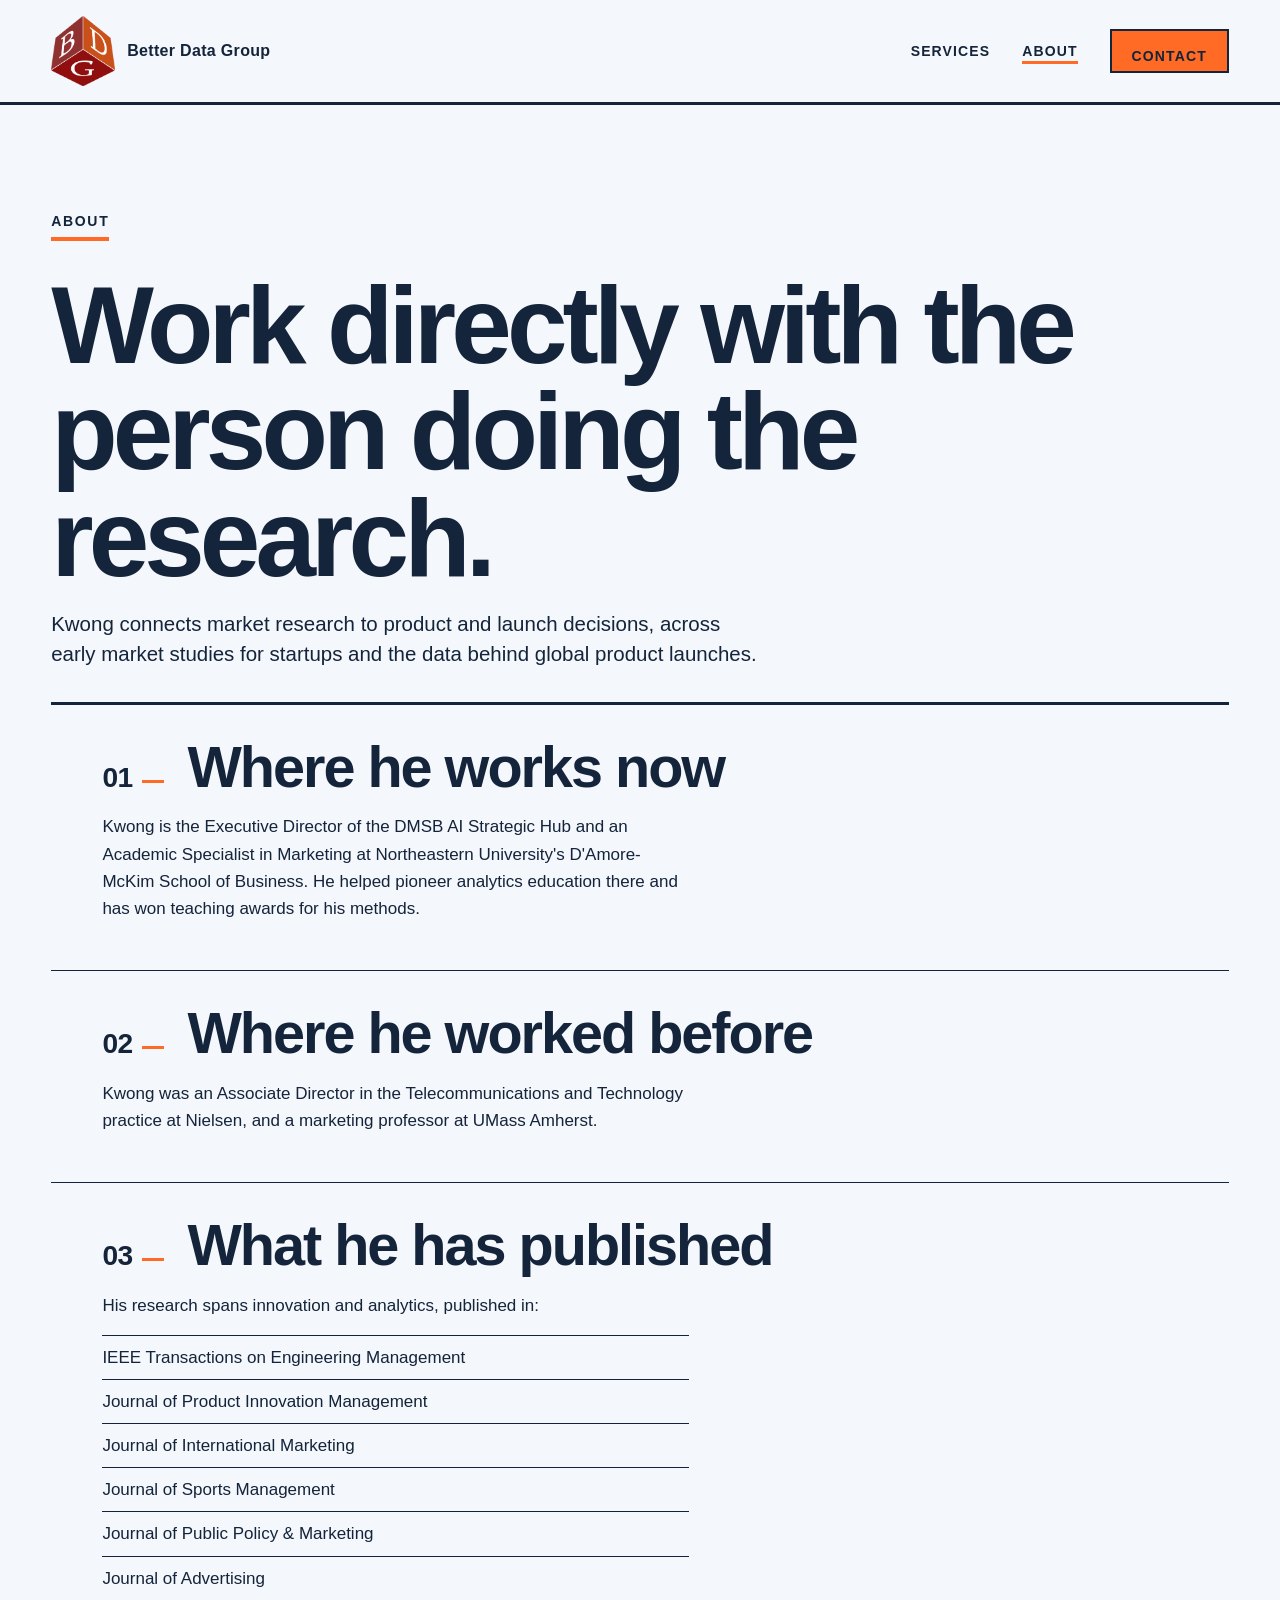
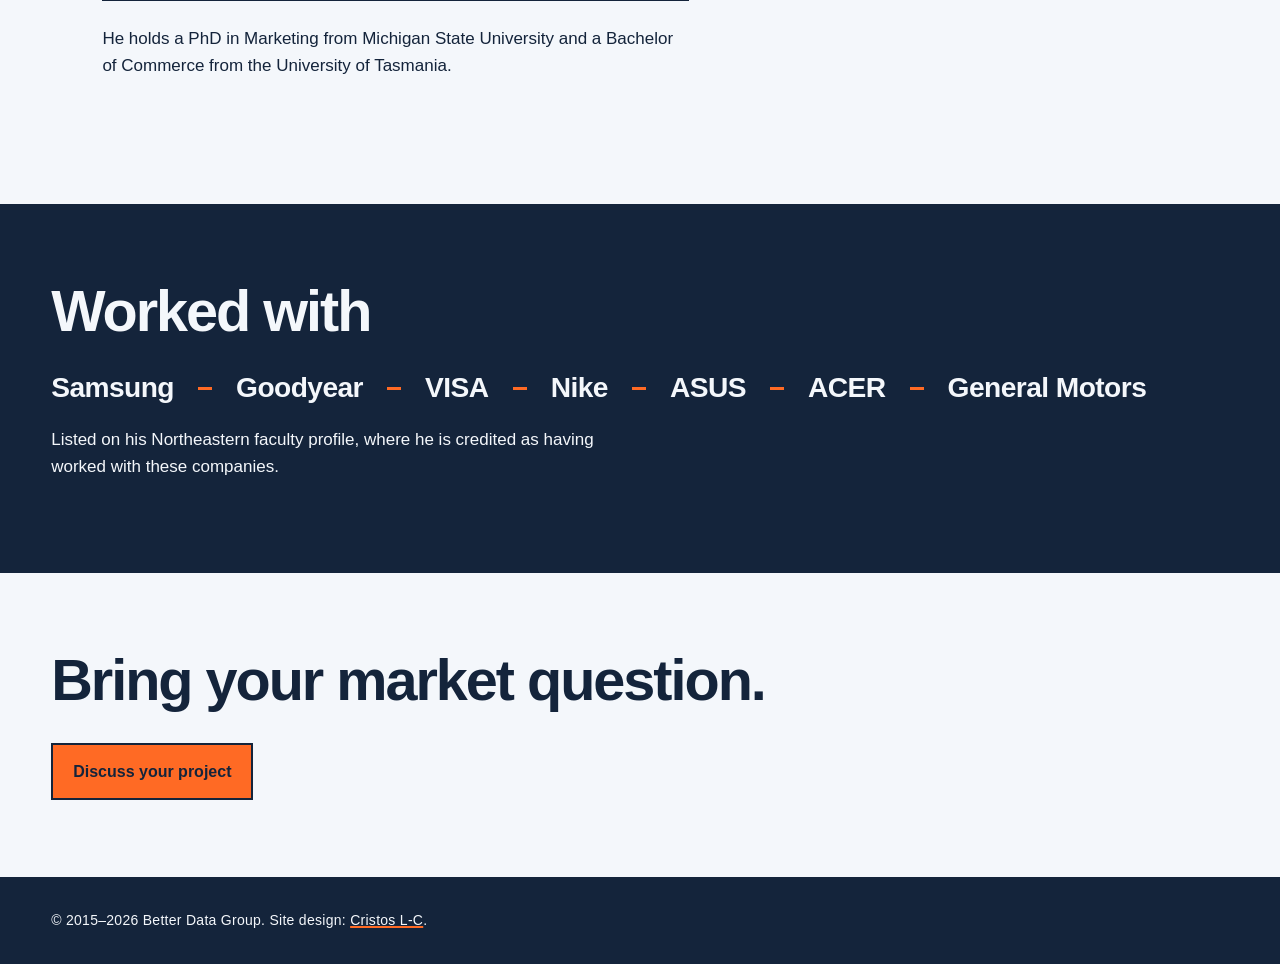
==== about.html @ ef08ed46 "staging deploy: main at 2026-10-17T06:56:51Z" ====
<!doctype html>
<html lang="en">
<head>
  <meta charset="utf-8">
  <meta name="viewport" content="width=device-width, initial-scale=1">
  <title>About | Better Data Group</title>
  <meta name="description" content="Work directly with Kwong Chan, market researcher at Better Data Group and Executive Director of the DMSB AI Strategic Hub at Northeastern University. Research published in six journals; work with Samsung, Goodyear, VISA, Nike, ASUS, ACER, and General Motors.">
  <link rel="icon" href="img/bdg-logo.png" type="image/png">
  <link rel="stylesheet" href="css/style.css">
</head>
<body>
  <a class="skip-link" href="#main">Skip to content</a>

  <header class="site-header">
    <nav aria-label="Main navigation">
      <a class="brand" href="index.html">
        <img src="img/bdg-logo.png" alt="Better Data Group logo" width="64" height="70">
        <span>Better Data Group</span>
      </a>
      <ul class="nav-links">
        <li><a href="work.html">Services</a></li>
        <li><a href="about.html" aria-current="page">About</a></li>
        <li><a class="btn btn-primary nav-cta" href="contact.html">Contact</a></li>
      </ul>
    </nav>
  </header>

  <main id="main">
    <section class="hero hero-tight">
      <p class="tagline">About</p>
      <h1>Work directly with the person doing the research.</h1>
      <p class="lead">Kwong connects market research to product and launch decisions, across early market studies for startups and the data behind global product launches.</p>
    </section>

    <section class="field-paper" aria-label="Kwong Chan credentials">
      <div class="section section-tight">
        <div class="panel-group">
          <article class="panel-item" aria-labelledby="now-head">
            <div class="entry-head">
              <span class="entry-number" aria-hidden="true">01</span>
              <h2 id="now-head">Where he works now</h2>
            </div>
            <p>Kwong is the Executive Director of the DMSB AI Strategic Hub and an Academic Specialist in Marketing at Northeastern University's D'Amore-McKim School of Business. He helped pioneer analytics education there and has won teaching awards for his methods.</p>
          </article>
          <article class="panel-item" aria-labelledby="before-head">
            <div class="entry-head">
              <span class="entry-number" aria-hidden="true">02</span>
              <h2 id="before-head">Where he worked before</h2>
            </div>
            <p>Kwong was an Associate Director in the Telecommunications and Technology practice at Nielsen, and a marketing professor at UMass Amherst.</p>
          </article>
          <article class="panel-item" aria-labelledby="research-head">
            <div class="entry-head">
              <span class="entry-number" aria-hidden="true">03</span>
              <h2 id="research-head">What he has published</h2>
            </div>
            <p>His research spans innovation and analytics, published in:</p>
            <ul class="fact-list">
              <li>IEEE Transactions on Engineering Management</li>
              <li>Journal of Product Innovation Management</li>
              <li>Journal of International Marketing</li>
              <li>Journal of Sports Management</li>
              <li>Journal of Public Policy &amp; Marketing</li>
              <li>Journal of Advertising</li>
            </ul>
            <p>He holds a PhD in Marketing from Michigan State University and a Bachelor of Commerce from the University of Tasmania.</p>
          </article>
        </div>
      </div>
    </section>

    <section class="field-ink" aria-labelledby="worked-with-head">
      <div class="section">
        <h2 id="worked-with-head">Worked with</h2>
        <ul class="name-wall">
          <li>Samsung</li>
          <li>Goodyear</li>
          <li>VISA</li>
          <li>Nike</li>
          <li>ASUS</li>
          <li>ACER</li>
          <li>General Motors</li>
        </ul>
        <p class="muted-lead">Listed on his Northeastern faculty profile, where he is credited as having worked with these companies.</p>
      </div>
    </section>

    <section class="field-paper cta-strip" aria-labelledby="about-cta-heading">
      <div class="section">
        <h2 id="about-cta-heading">Bring your market question.</h2>
        <div class="actions">
          <a class="btn btn-primary" href="contact.html">Discuss your project</a>
        </div>
      </div>
    </section>
  </main>

  <footer class="site-footer">
    <p>© 2015–2026 Better Data Group. Site design: <a href="https://cristoslc.com">Cristos L-C</a>.</p>
  </footer>
</body>
</html>
---- css/style.css ----
/* Better Data Group — Modernist Poster identity.
   Prescriptive source: docs/brand/VISUAL-IDENTITY.md (status: approved direction).
   Single accent: brighter poster orange #ff6a24 (operator-approved variant of the old-site orange #eb5d1e, which is recorded as the historical source color).
   Paper field: plain white #ffffff (old site's background; warm cream retired).
   System fonts only, no webfonts, no pills, no soft cards, no teal, no green. */

:root {
  --cream: #f4f7fb;
  --ink: #14243b;
  --muted: #5c6066;
  --orange: #ff6a24;
  --rule: 3px;
  --rule-heavy: 4px;
  --rule-fine: 1px;
  --focus: var(--ink);
  --font-display: "Arial Black", "Helvetica Neue", Helvetica, Arial, sans-serif;
  --font-body: "Helvetica Neue", Helvetica, Arial, sans-serif;
  --type-poster: clamp(3rem, 8.5vw, 8rem);
  --type-section: clamp(2rem, 4.5vw, 4rem);
  --type-panel: clamp(1.375rem, 2.2vw, 2rem);
  --type-lead: clamp(1.125rem, 1.6vw, 1.375rem);
  --type-body: 1.0625rem;
  --type-label: 0.875rem;
  --space-1: 0.5rem;
  --space-2: 1rem;
  --space-3: 1.5rem;
  --space-4: 2rem;
  --space-section: clamp(3rem, 6vw, 6rem);
  --space-hero: clamp(3rem, 8vw, 8rem);
  --gutter: clamp(1rem, 4vw, 4rem);
  --maxw: 80rem;
  --measure: 62ch;
  --logo-header: 64px;
}

* { box-sizing: border-box; }

html { scroll-behavior: smooth; }

body {
  margin: 0;
  background: var(--cream);
  color: var(--ink);
  font-family: var(--font-body);
  font-size: var(--type-body);
  line-height: 1.6;
}

/* --- Access ------------------------------------------------------------- */
.skip-link {
  position: absolute;
  left: -9999px;
  top: 0;
  background: var(--ink);
  color: var(--cream);
  padding: var(--space-2) var(--space-3);
  z-index: 50;
}
.skip-link:focus { left: 0; color: var(--cream); }

:where(a, button, .btn):focus-visible {
  outline: 4px solid var(--focus);
  outline-offset: 4px;
}
.field-ink { --focus: var(--cream); }
.field-orange { --focus: var(--ink); }

/* --- Header ------------------------------------------------------------- */
.site-header {
  position: sticky;
  top: 0;
  background: var(--cream);
  border-bottom: var(--rule) solid var(--ink);
  z-index: 10;
}
.site-header nav {
  max-width: var(--maxw);
  margin: 0 auto;
  padding: var(--space-2) var(--gutter);
  display: flex;
  align-items: center;
  justify-content: space-between;
  gap: var(--space-4);
  flex-wrap: wrap;
}
.brand {
  display: flex;
  align-items: center;
  gap: 0.75rem;
  text-decoration: none;
  color: var(--ink);
  font-family: var(--font-body);
  font-size: 1rem;
  font-weight: 700;
  letter-spacing: 0.02em;
}
.brand img { display: block; width: var(--logo-header); height: auto; }
.nav-links {
  display: flex;
  align-items: center;
  gap: var(--space-4);
  list-style: none;
  margin: 0;
  padding: 0;
  flex-wrap: wrap;
}
.nav-links a {
  text-decoration: none;
  color: var(--ink);
  font-size: var(--type-label);
  font-weight: 700;
  letter-spacing: 0.08em;
  text-transform: uppercase;
  padding-bottom: 2px;
}
.nav-links a[aria-current="page"] {
  border-bottom: var(--rule) solid var(--orange);
  color: var(--ink);
}

/* --- Buttons ------------------------------------------------------------- */
.btn {
  display: inline-block;
  padding: 0.875rem 1.25rem;
  min-height: 44px;
  border: 2px solid var(--ink);
  background: var(--orange);
  color: var(--ink);
  font-family: var(--font-body);
  font-size: 1rem;
  font-weight: 700;
  text-decoration: none;
  text-align: center;
  transition: none;
}
.btn-primary:hover { background: var(--ink); color: var(--cream); border-color: var(--ink); }
.btn-primary:active { box-shadow: inset 0 0 0 2px var(--cream); }
.btn-ghost {
  background: transparent;
  color: var(--ink);
  border: 2px solid var(--ink);
}
.btn-ghost:hover { background: var(--ink); color: var(--cream); }
.btn-ghost:active { box-shadow: inset 0 0 0 2px var(--cream); }
/* Button states on ink fields */
.field-ink .btn-primary { border-color: var(--orange); }
.field-ink .btn-primary:hover { background: var(--cream); color: var(--ink); border-color: var(--cream); }
.field-ink .btn-primary:active { box-shadow: inset 0 0 0 2px var(--ink); }
.field-ink .btn-ghost { color: var(--cream); border-color: var(--cream); }
.field-ink .btn-ghost:hover { background: var(--cream); color: var(--ink); }
.field-ink .btn-ghost:active { box-shadow: inset 0 0 0 2px var(--ink); }
/* Button on orange fields */
.field-orange .btn-primary { background: var(--ink); color: var(--cream); border-color: var(--ink); }
.field-orange .btn-primary:hover { background: var(--cream); color: var(--ink); }

/* --- Typography ---------------------------------------------------------- */
h1, h2, h3 {
  font-family: var(--font-display);
  color: var(--ink);
  margin: 0 0 var(--space-2);
}
h1 {
  font-size: var(--type-poster);
  font-weight: 900;
  line-height: 0.98;
  letter-spacing: -0.045em;
  max-width: 18ch;
}
h2 {
  font-size: var(--type-section);
  font-weight: 900;
  line-height: 1.05;
  letter-spacing: -0.035em;
}
h3 {
  font-size: var(--type-panel);
  font-weight: 700;
  line-height: 1.1;
  letter-spacing: -0.02em;
}
h1, h2, h3 { text-wrap: balance; }
h1 { text-wrap: initial; }
p { margin: 0 0 var(--space-2); }

.lead {
  font-size: var(--type-lead);
  line-height: 1.5;
  color: var(--ink);
}
.measure { max-width: var(--measure); }

.tagline {
  display: inline-block;
  font-family: var(--font-body);
  font-size: var(--type-label);
  font-weight: 700;
  letter-spacing: 0.12em;
  text-transform: uppercase;
  color: var(--ink);
  border-bottom: var(--rule-heavy) solid var(--orange);
  padding-bottom: 0.25rem;
  margin: 0 0 var(--space-4);
}

/* --- Hero ---------------------------------------------------------------- */
.hero {
  max-width: var(--maxw);
  margin: 0 auto;
  padding: var(--space-hero) var(--gutter) var(--space-section);
}
.hero .lead { max-width: var(--measure); }
.hero-actions {
  display: flex;
  gap: var(--space-2);
  flex-wrap: wrap;
  margin-top: var(--space-4);
  align-items: center;
}

/* --- Fields (full-width section colors) ---------------------------------- */
.field-paper { background: var(--cream); color: var(--ink); }
.field-ink {
  background: var(--ink);
  color: var(--cream);
}
.field-ink h1, .field-ink h2, .field-ink h3 { color: var(--cream); }
.field-ink .lead { color: var(--cream); }
.field-ink p { color: var(--cream); }
.field-orange {
  background: var(--orange);
  color: var(--ink);
}
.field-orange h1, .field-orange h2, .field-orange h3 { color: var(--ink); }
.field-orange p { color: var(--ink); }

.section {
  max-width: var(--maxw);
  margin: 0 auto;
  padding: var(--space-section) var(--gutter);
}

/* --- Panels and numbered entries (replaces cards) ------------------------- */
.panel-group {
  border-top: var(--rule) solid var(--ink);
}
.panel-item {
  max-width: var(--maxw);
  margin: 0 auto;
  padding: var(--space-4) var(--gutter);
  border-bottom: var(--rule-fine) solid var(--ink);
}
.panel-item:last-of-type { border-bottom: none; }
.entry-head {
  display: flex;
  align-items: baseline;
  gap: var(--space-3);
  flex-wrap: wrap;
}
.entry-number {
  font-family: var(--font-display);
  font-size: var(--type-panel);
  font-weight: 900;
  letter-spacing: -0.02em;
  color: var(--ink);
}
.entry-number::after {
  content: "";
  display: inline-block;
  width: 0.75em;
  border-bottom: var(--rule) solid var(--orange);
  margin-left: 0.35em;
  vertical-align: 0.15em;
}
.field-ink .entry-number { color: var(--cream); }
.panel-item p { max-width: var(--measure); }
.panel-item h3 { margin-bottom: var(--space-1); }
.panel-item .lead { font-size: var(--type-lead); line-height: 1.5; }
.hero-tight { padding-bottom: var(--space-2); }
.section-tight { padding-top: 0; }
.title-link {
  color: inherit;
  text-decoration: underline;
  text-decoration-thickness: 2px;
  text-decoration-color: var(--orange);
  text-underline-offset: 3px;
}
.title-link:hover { text-decoration-color: inherit; }
.muted-lead { max-width: var(--measure); color: var(--muted); }
.link-heavy {
  color: var(--ink);
  font-weight: 700;
  text-decoration: underline;
  text-decoration-thickness: 2px;
  text-decoration-color: var(--orange);
  text-underline-offset: 3px;
}

/* --- People strip / bios -------------------------------------------------- */
.bio-rule { border-top: var(--rule-heavy) solid var(--ink); }

/* --- Fact list (credentials, journals) ------------------------------------ */
.fact-list {
  list-style: none;
  margin: var(--space-2) 0 var(--space-3);
  padding: 0;
  max-width: var(--measure);
  border-top: var(--rule-fine) solid var(--ink);
}
.fact-list li {
  padding: var(--space-1) 0;
  border-bottom: var(--rule-fine) solid var(--ink);
  font-size: var(--type-body);
}
.field-ink .fact-list, .field-ink .fact-list li { border-color: var(--cream); }

/* --- Name wall (worked-with companies) ------------------------------------ */
.name-wall {
  list-style: none;
  margin: var(--space-3) 0 var(--space-2);
  padding: 0;
  display: flex;
  flex-wrap: wrap;
  gap: 0;
}
.name-wall li {
  font-family: var(--font-display);
  font-weight: 900;
  font-size: var(--type-panel);
  letter-spacing: -0.02em;
  color: var(--cream);
  padding: 0 var(--space-3) 0 0;
}
.name-wall li + li::before {
  content: "";
  display: inline-block;
  width: 0.5em;
  border-bottom: var(--rule) solid var(--orange);
  margin-right: var(--space-3);
  vertical-align: 0.25em;
}
.field-ink .muted-lead { color: var(--cream); }

/* --- CTA strips ----------------------------------------------------------- */
.cta-strip { text-align: left; }
.cta-strip h2 { margin-bottom: var(--space-1); }
.cta-strip .actions {
  display: flex;
  gap: var(--space-2);
  flex-wrap: wrap;
  margin-top: var(--space-4);
}

/* --- Footer --------------------------------------------------------------- */
.site-footer {
  background: var(--ink);
  color: var(--cream);
}
.site-footer p {
  max-width: var(--maxw);
  margin: 0 auto;
  padding: var(--space-4) var(--gutter);
  color: var(--cream);
  font-size: var(--type-label);
  letter-spacing: 0.02em;
}
.site-footer a { color: var(--cream); text-decoration: underline; text-decoration-color: var(--orange); text-decoration-thickness: 2px; }

/* --- Reduced motion ------------------------------------------------------- */
@media (prefers-reduced-motion: reduce) {
  html { scroll-behavior: auto; }
}

/* --- Narrow screens -------------------------------------------------------- */
@media (max-width: 40rem) {
  .site-header nav { flex-wrap: wrap; }
  .nav-links { gap: var(--space-2); }
}
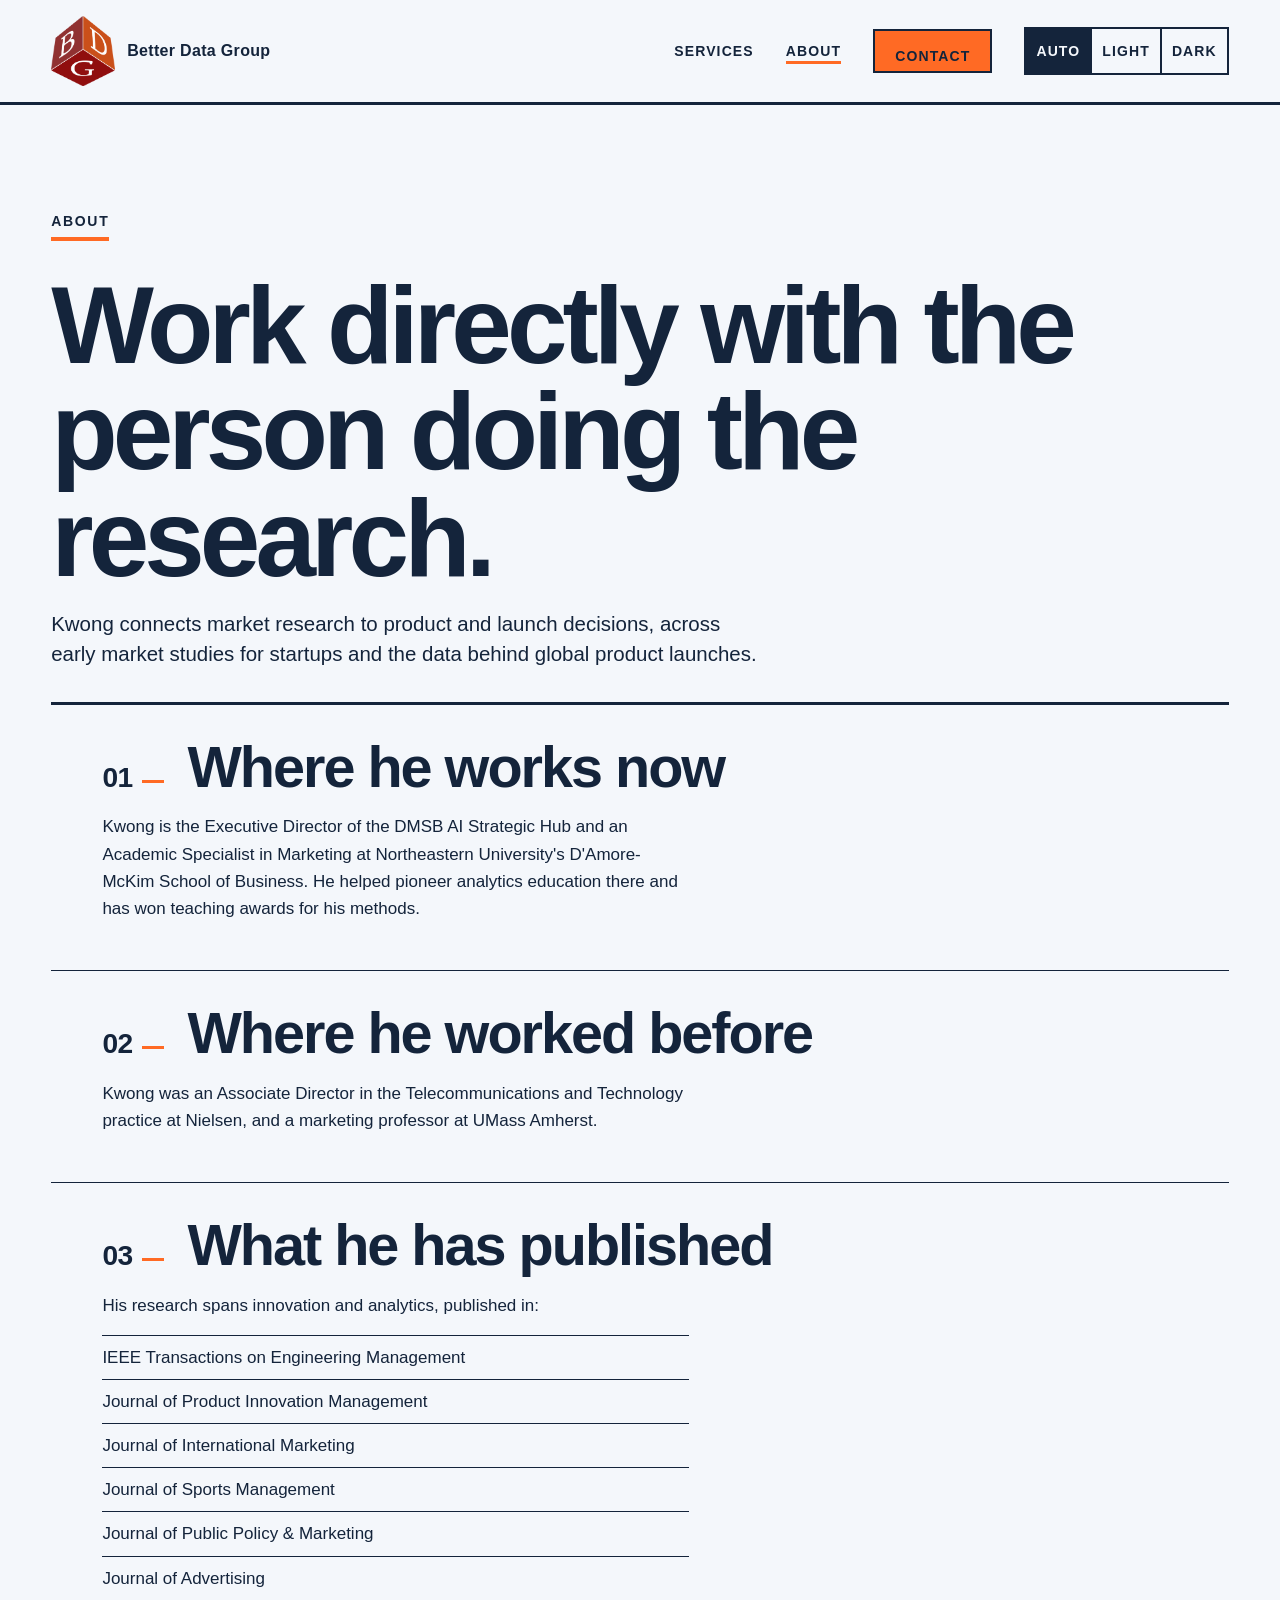
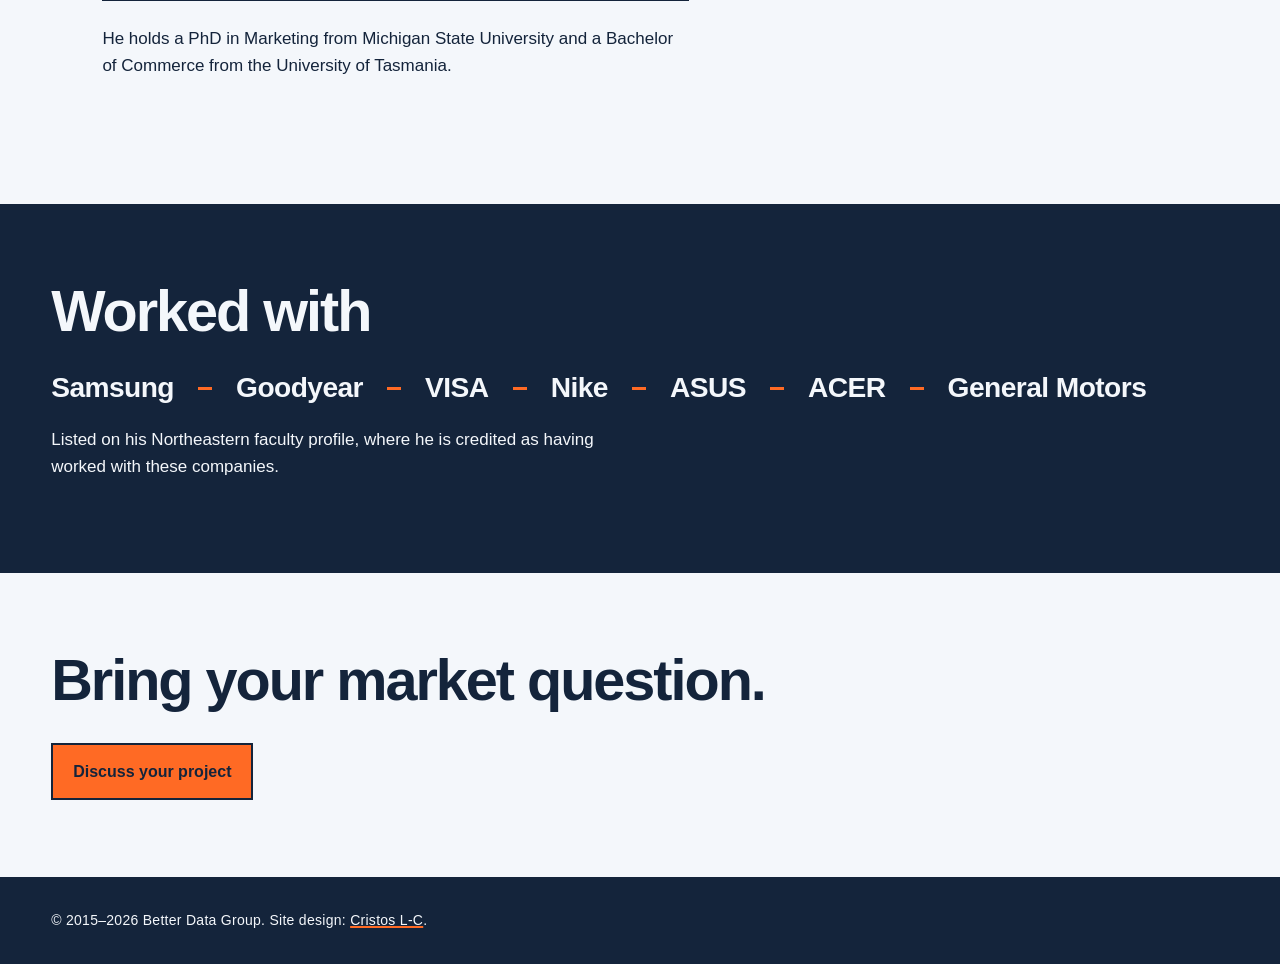
==== commit 9b893f3d: "staging deploy: main at 2026-10-17T10:53:03Z" ====
--- a/about.html
+++ b/about.html
@@ -6,7 +6,7 @@
   <title>About | Better Data Group</title>
   <meta name="description" content="Work directly with Kwong Chan, market researcher at Better Data Group and Executive Director of the DMSB AI Strategic Hub at Northeastern University. Research published in six journals; work with Samsung, Goodyear, VISA, Nike, ASUS, ACER, and General Motors.">
   <link rel="icon" href="img/bdg-logo.png" type="image/png">
-  <link rel="stylesheet" href="css/style.css">
+  <link rel="stylesheet" href="css/style.css?v=20261017">
 </head>
 <body>
   <a class="skip-link" href="#main">Skip to content</a>
@@ -17,11 +17,24 @@
         <img src="img/bdg-logo.png" alt="Better Data Group logo" width="64" height="70">
         <span>Better Data Group</span>
       </a>
-      <ul class="nav-links">
+      <div class="nav-right">
+        <ul class="nav-links">
         <li><a href="work.html">Services</a></li>
         <li><a href="about.html" aria-current="page">About</a></li>
         <li><a class="btn btn-primary nav-cta" href="contact.html">Contact</a></li>
-      </ul>
+        </ul>
+        <fieldset class="theme-switch">
+          <legend class="visually-hidden">Color theme</legend>
+          <div class="theme-switch-options">
+            <input type="radio" name="theme" id="theme-auto" value="auto" checked>
+            <label for="theme-auto">Auto</label>
+            <input type="radio" name="theme" id="theme-light" value="light">
+            <label for="theme-light">Light</label>
+            <input type="radio" name="theme" id="theme-dark" value="dark">
+            <label for="theme-dark">Dark</label>
+          </div>
+        </fieldset>
+      </div>
     </nav>
   </header>
 
@@ -98,5 +111,6 @@
   <footer class="site-footer">
     <p>© 2015–2026 Better Data Group. Site design: <a href="https://cristoslc.com">Cristos L-C</a>.</p>
   </footer>
+  <script src="js/theme.js" defer></script>
 </body>
 </html>
--- a/css/style.css
+++ b/css/style.css
@@ -1,18 +1,27 @@
 /* Better Data Group — Modernist Poster identity.
    Prescriptive source: docs/brand/VISUAL-IDENTITY.md (status: approved direction).
    Single accent: brighter poster orange #ff6a24 (operator-approved variant of the old-site orange #eb5d1e, which is recorded as the historical source color).
-   Paper field: plain white #ffffff (old site's background; warm cream retired).
-   System fonts only, no webfonts, no pills, no soft cards, no teal, no green. */
+   Paper field: porcelain #f4f7fb (cool tint; plain white and warm cream retired).
+   System fonts only, no webfonts, no pills, no soft cards, no teal, no green.
+   Themes: light (default) and dark, selected by the OS preference or by an
+   explicit [data-theme] choice; see the theme override layer below. */
 
 :root {
-  --cream: #f4f7fb;
-  --ink: #14243b;
-  --muted: #5c6066;
-  --orange: #ff6a24;
+  /* --- Palette primitives: the identity anchors. These never change ------- */
+  --cream: #f4f7fb;   /* porcelain paper */
+  --ink: #14243b;     /* identity navy */
+  --muted: #5c6066;   /* quiet gray, light theme */
+  --orange: #ff6a24;  /* poster orange, the only accent */
+
+  /* --- Semantic roles: single source of truth, light theme values -------- */
+  --bg: var(--cream);       /* page ground */
+  --fg: var(--ink);         /* default text and rules on the ground */
+  --rule-color: var(--ink); /* structural rules on the ground */
+  --focus: var(--fg);       /* focus ring follows the surrounding field */
+
   --rule: 3px;
   --rule-heavy: 4px;
   --rule-fine: 1px;
-  --focus: var(--ink);
   --font-display: "Arial Black", "Helvetica Neue", Helvetica, Arial, sans-serif;
   --font-body: "Helvetica Neue", Helvetica, Arial, sans-serif;
   --type-poster: clamp(3rem, 8.5vw, 8rem);
@@ -33,44 +42,81 @@
   --logo-header: 64px;
 }
 
+/* --- Theme override layer --------------------------------------------------
+   Only the semantic roles change between themes; the primitives (porcelain,
+   navy, orange) never change, so dark is the identity inverted rather than a
+   second palette. An explicit [data-theme] choice beats the OS preference:
+   [data-theme="light"] suppresses the dark media block, and [data-theme="dark"]
+   applies dark even when the OS is light. Without JavaScript no [data-theme]
+   is set and the site follows the OS. The dark ground is a cool near-black
+   (#0b1220) while every navy band and the footer keep --ink: near-black only
+   replaces the paper ground, so the field system is unchanged and the 3px
+   porcelain rules keep the poster's sharp divisions (a fill step between two
+   dark fields is too slight to carry the division on its own). */
+@media (prefers-color-scheme: dark) {
+  :root:not([data-theme="light"]) {
+    --bg: #0b1220;
+    --fg: var(--cream);
+    --muted: #98a6ba;
+    --rule-color: var(--cream);
+  }
+}
+:root[data-theme="dark"] {
+  --bg: #0b1220;
+  --fg: var(--cream);
+  --muted: #98a6ba;
+  --rule-color: var(--cream);
+}
+
 * { box-sizing: border-box; }
 
 html { scroll-behavior: smooth; }
 
 body {
   margin: 0;
-  background: var(--cream);
-  color: var(--ink);
+  background: var(--bg);
+  color: var(--fg);
   font-family: var(--font-body);
   font-size: var(--type-body);
   line-height: 1.6;
 }
 
 /* --- Access ------------------------------------------------------------- */
+.visually-hidden {
+  position: absolute;
+  width: 1px;
+  height: 1px;
+  padding: 0;
+  margin: -1px;
+  overflow: hidden;
+  clip: rect(0 0 0 0);
+  white-space: nowrap;
+  border: 0;
+}
 .skip-link {
   position: absolute;
   left: -9999px;
   top: 0;
-  background: var(--ink);
-  color: var(--cream);
+  background: var(--fg);
+  color: var(--bg);
   padding: var(--space-2) var(--space-3);
   z-index: 50;
 }
-.skip-link:focus { left: 0; color: var(--cream); }
+.skip-link:focus { left: 0; }
 
 :where(a, button, .btn):focus-visible {
   outline: 4px solid var(--focus);
   outline-offset: 4px;
 }
-.field-ink { --focus: var(--cream); }
+.field-ink { --focus: var(--cream); --rule-color: var(--cream); }
 .field-orange { --focus: var(--ink); }
 
 /* --- Header ------------------------------------------------------------- */
 .site-header {
   position: sticky;
   top: 0;
-  background: var(--cream);
-  border-bottom: var(--rule) solid var(--ink);
+  background: var(--bg);
+  border-bottom: var(--rule) solid var(--rule-color);
   z-index: 10;
 }
 .site-header nav {
@@ -83,12 +129,18 @@
   gap: var(--space-4);
   flex-wrap: wrap;
 }
+.nav-right {
+  display: flex;
+  align-items: center;
+  gap: var(--space-4);
+  flex-wrap: wrap;
+}
 .brand {
   display: flex;
   align-items: center;
   gap: 0.75rem;
   text-decoration: none;
-  color: var(--ink);
+  color: var(--fg);
   font-family: var(--font-body);
   font-size: 1rem;
   font-weight: 700;
@@ -106,7 +158,7 @@
 }
 .nav-links a {
   text-decoration: none;
-  color: var(--ink);
+  color: var(--fg);
   font-size: var(--type-label);
   font-weight: 700;
   letter-spacing: 0.08em;
@@ -115,7 +167,59 @@
 }
 .nav-links a[aria-current="page"] {
   border-bottom: var(--rule) solid var(--orange);
-  color: var(--ink);
+  color: var(--fg);
+}
+
+/* --- Theme switcher -------------------------------------------------------
+   A fieldset of three radios, styled as a segmented control that matches the
+   buttons (zero radius, 2px solid borders, 44px minimum target). Radios are
+   used rather than aria-pressed buttons because the browser gives native
+   single-selection semantics, a "1 of 3" announcement, and arrow-key movement
+   between options with no scripting; the visible label is the accessible name
+   and the legend names the group. The input stays in the focus order and its
+   :checked state drives the visual segment, so the control is coherent even
+   before any script runs. */
+.theme-switch {
+  border: 0;
+  margin: 0;
+  padding: 0;
+  min-inline-size: 0;
+}
+.theme-switch-options {
+  display: inline-flex;
+  border: 2px solid var(--fg);
+}
+.theme-switch-options input {
+  position: absolute;
+  width: 1px;
+  height: 1px;
+  opacity: 0;
+  margin: 0;
+  pointer-events: none;
+}
+.theme-switch-options label {
+  display: inline-flex;
+  align-items: center;
+  justify-content: center;
+  min-height: 44px;
+  min-width: 44px;
+  padding: 0 0.625rem;
+  border-left: 2px solid var(--fg);
+  color: var(--fg);
+  font-size: var(--type-label);
+  font-weight: 700;
+  letter-spacing: 0.08em;
+  text-transform: uppercase;
+  cursor: pointer;
+}
+.theme-switch-options label:first-of-type { border-left: none; }
+.theme-switch-options input:checked + label {
+  background: var(--fg);
+  color: var(--bg);
+}
+.theme-switch-options input:focus-visible + label {
+  outline: 4px solid var(--focus);
+  outline-offset: 4px;
 }
 
 /* --- Buttons ------------------------------------------------------------- */
@@ -123,7 +227,7 @@
   display: inline-block;
   padding: 0.875rem 1.25rem;
   min-height: 44px;
-  border: 2px solid var(--ink);
+  border: 2px solid var(--fg);
   background: var(--orange);
   color: var(--ink);
   font-family: var(--font-body);
@@ -133,15 +237,15 @@
   text-align: center;
   transition: none;
 }
-.btn-primary:hover { background: var(--ink); color: var(--cream); border-color: var(--ink); }
-.btn-primary:active { box-shadow: inset 0 0 0 2px var(--cream); }
+.btn-primary:hover { background: var(--fg); color: var(--bg); border-color: var(--fg); }
+.btn-primary:active { box-shadow: inset 0 0 0 2px var(--bg); }
 .btn-ghost {
   background: transparent;
-  color: var(--ink);
-  border: 2px solid var(--ink);
-}
-.btn-ghost:hover { background: var(--ink); color: var(--cream); }
-.btn-ghost:active { box-shadow: inset 0 0 0 2px var(--cream); }
+  color: var(--fg);
+  border: 2px solid var(--fg);
+}
+.btn-ghost:hover { background: var(--fg); color: var(--bg); }
+.btn-ghost:active { box-shadow: inset 0 0 0 2px var(--bg); }
 /* Button states on ink fields */
 .field-ink .btn-primary { border-color: var(--orange); }
 .field-ink .btn-primary:hover { background: var(--cream); color: var(--ink); border-color: var(--cream); }
@@ -156,7 +260,7 @@
 /* --- Typography ---------------------------------------------------------- */
 h1, h2, h3 {
   font-family: var(--font-display);
-  color: var(--ink);
+  color: var(--fg);
   margin: 0 0 var(--space-2);
 }
 h1 {
@@ -185,7 +289,7 @@
 .lead {
   font-size: var(--type-lead);
   line-height: 1.5;
-  color: var(--ink);
+  color: var(--fg);
 }
 .measure { max-width: var(--measure); }
 
@@ -196,7 +300,7 @@
   font-weight: 700;
   letter-spacing: 0.12em;
   text-transform: uppercase;
-  color: var(--ink);
+  color: var(--fg);
   border-bottom: var(--rule-heavy) solid var(--orange);
   padding-bottom: 0.25rem;
   margin: 0 0 var(--space-4);
@@ -218,7 +322,7 @@
 }
 
 /* --- Fields (full-width section colors) ---------------------------------- */
-.field-paper { background: var(--cream); color: var(--ink); }
+.field-paper { background: var(--bg); color: var(--fg); }
 .field-ink {
   background: var(--ink);
   color: var(--cream);
@@ -241,13 +345,13 @@
 
 /* --- Panels and numbered entries (replaces cards) ------------------------- */
 .panel-group {
-  border-top: var(--rule) solid var(--ink);
+  border-top: var(--rule) solid var(--rule-color);
 }
 .panel-item {
   max-width: var(--maxw);
   margin: 0 auto;
   padding: var(--space-4) var(--gutter);
-  border-bottom: var(--rule-fine) solid var(--ink);
+  border-bottom: var(--rule-fine) solid var(--rule-color);
 }
 .panel-item:last-of-type { border-bottom: none; }
 .entry-head {
@@ -261,7 +365,7 @@
   font-size: var(--type-panel);
   font-weight: 900;
   letter-spacing: -0.02em;
-  color: var(--ink);
+  color: var(--fg);
 }
 .entry-number::after {
   content: "";
@@ -287,7 +391,7 @@
 .title-link:hover { text-decoration-color: inherit; }
 .muted-lead { max-width: var(--measure); color: var(--muted); }
 .link-heavy {
-  color: var(--ink);
+  color: var(--fg);
   font-weight: 700;
   text-decoration: underline;
   text-decoration-thickness: 2px;
@@ -296,7 +400,7 @@
 }
 
 /* --- People strip / bios -------------------------------------------------- */
-.bio-rule { border-top: var(--rule-heavy) solid var(--ink); }
+.bio-rule { border-top: var(--rule-heavy) solid var(--rule-color); }
 
 /* --- Fact list (credentials, journals) ------------------------------------ */
 .fact-list {
@@ -304,11 +408,11 @@
   margin: var(--space-2) 0 var(--space-3);
   padding: 0;
   max-width: var(--measure);
-  border-top: var(--rule-fine) solid var(--ink);
+  border-top: var(--rule-fine) solid var(--rule-color);
 }
 .fact-list li {
   padding: var(--space-1) 0;
-  border-bottom: var(--rule-fine) solid var(--ink);
+  border-bottom: var(--rule-fine) solid var(--rule-color);
   font-size: var(--type-body);
 }
 .field-ink .fact-list, .field-ink .fact-list li { border-color: var(--cream); }
@@ -374,4 +478,5 @@
 @media (max-width: 40rem) {
   .site-header nav { flex-wrap: wrap; }
   .nav-links { gap: var(--space-2); }
-}+  .nav-right { gap: var(--space-2); }
+}
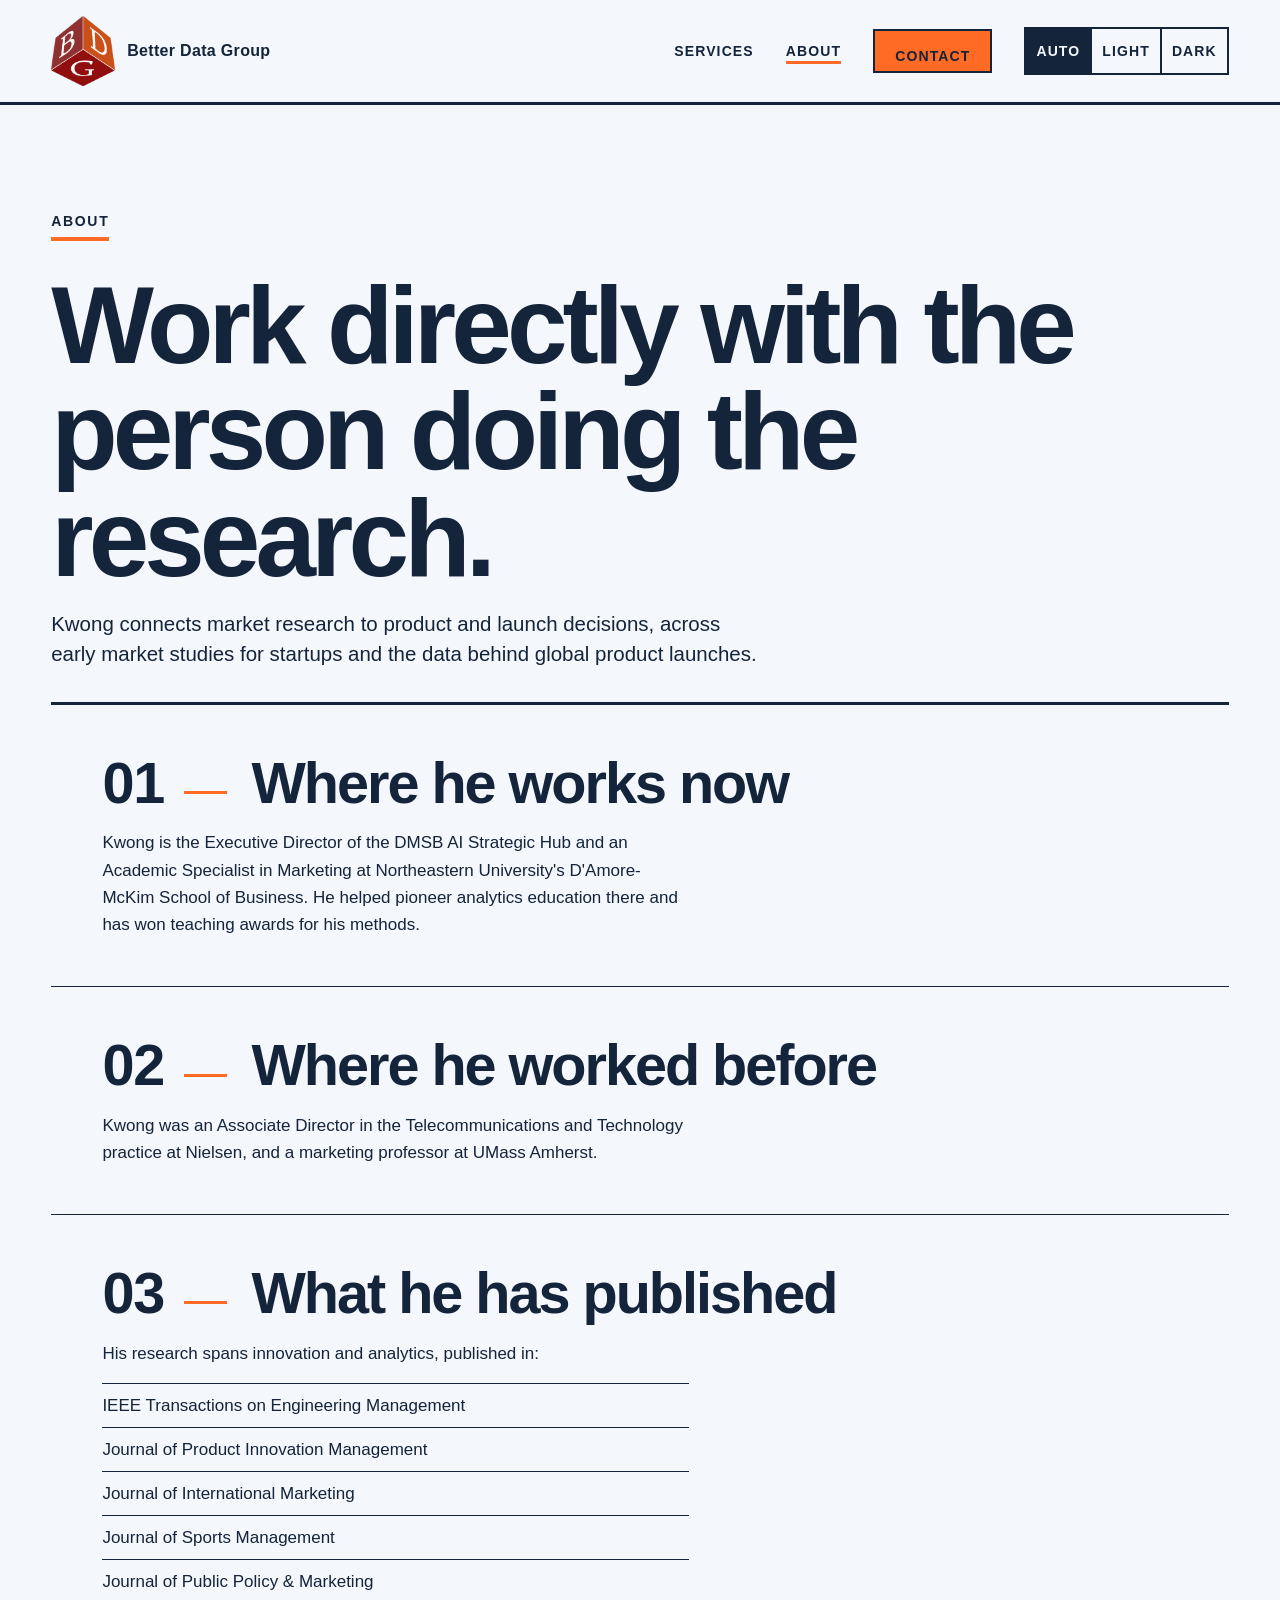
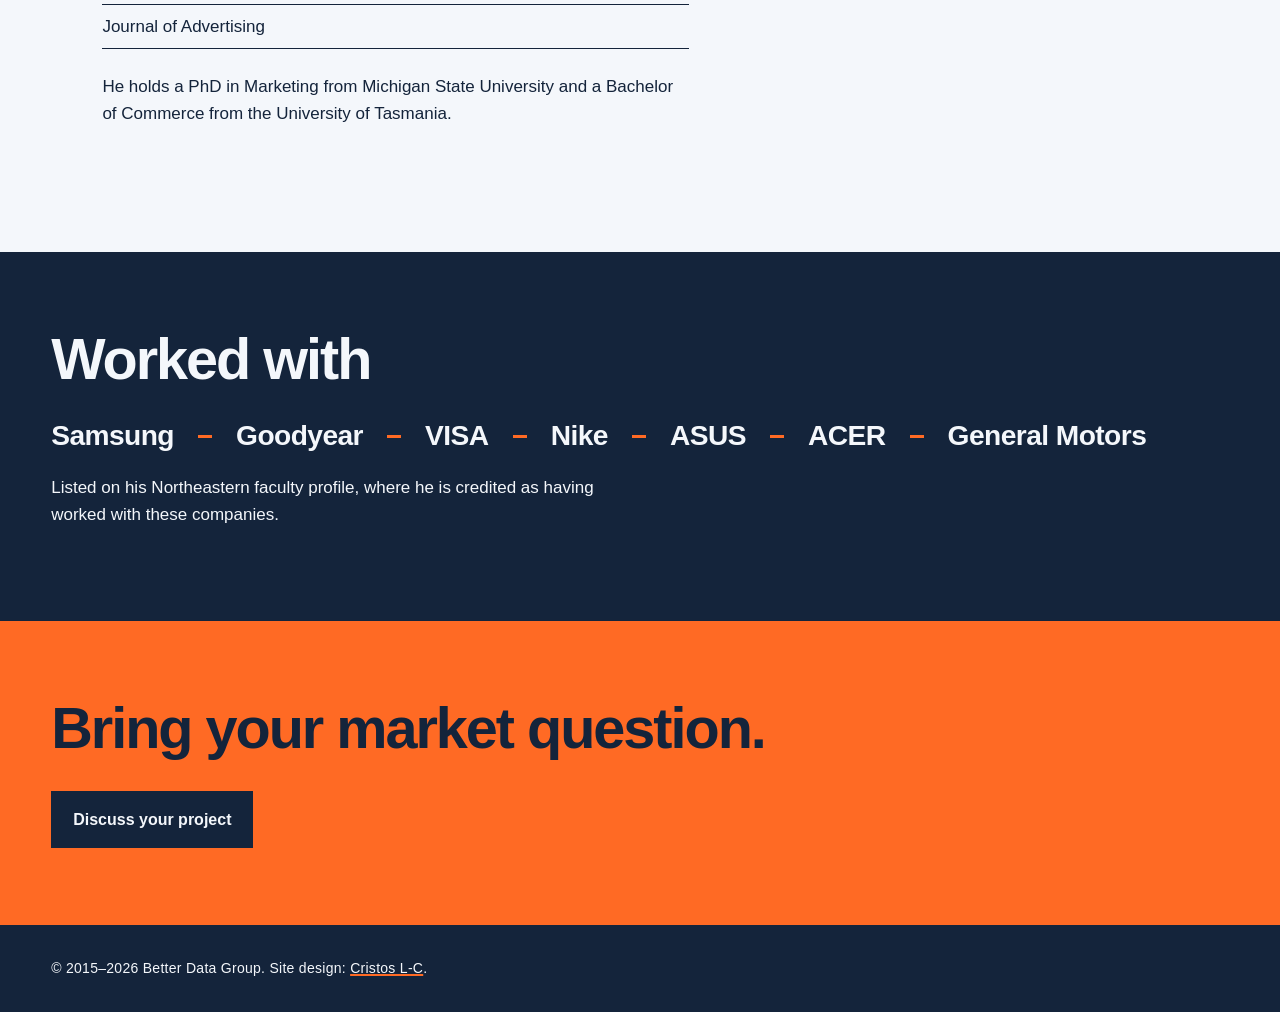
==== commit c7ed7f4e: "staging deploy: main at 2026-10-17T12:55:12Z" ====
--- a/about.html
+++ b/about.html
@@ -6,7 +6,7 @@
   <title>About | Better Data Group</title>
   <meta name="description" content="Work directly with Kwong Chan, market researcher at Better Data Group and Executive Director of the DMSB AI Strategic Hub at Northeastern University. Research published in six journals; work with Samsung, Goodyear, VISA, Nike, ASUS, ACER, and General Motors.">
   <link rel="icon" href="img/bdg-logo.png" type="image/png">
-  <link rel="stylesheet" href="css/style.css?v=20261017">
+  <link rel="stylesheet" href="css/style.css?v=20261017-2">
 </head>
 <body>
   <a class="skip-link" href="#main">Skip to content</a>
@@ -49,21 +49,21 @@
       <div class="section section-tight">
         <div class="panel-group">
           <article class="panel-item" aria-labelledby="now-head">
-            <div class="entry-head">
+            <div class="entry-head entry-head-lg">
               <span class="entry-number" aria-hidden="true">01</span>
               <h2 id="now-head">Where he works now</h2>
             </div>
             <p>Kwong is the Executive Director of the DMSB AI Strategic Hub and an Academic Specialist in Marketing at Northeastern University's D'Amore-McKim School of Business. He helped pioneer analytics education there and has won teaching awards for his methods.</p>
           </article>
           <article class="panel-item" aria-labelledby="before-head">
-            <div class="entry-head">
+            <div class="entry-head entry-head-lg">
               <span class="entry-number" aria-hidden="true">02</span>
               <h2 id="before-head">Where he worked before</h2>
             </div>
             <p>Kwong was an Associate Director in the Telecommunications and Technology practice at Nielsen, and a marketing professor at UMass Amherst.</p>
           </article>
           <article class="panel-item" aria-labelledby="research-head">
-            <div class="entry-head">
+            <div class="entry-head entry-head-lg">
               <span class="entry-number" aria-hidden="true">03</span>
               <h2 id="research-head">What he has published</h2>
             </div>
@@ -98,7 +98,7 @@
       </div>
     </section>
 
-    <section class="field-paper cta-strip" aria-labelledby="about-cta-heading">
+    <section class="field-orange cta-strip" aria-labelledby="about-cta-heading">
       <div class="section">
         <h2 id="about-cta-heading">Bring your market question.</h2>
         <div class="actions">
--- a/css/style.css
+++ b/css/style.css
@@ -375,6 +375,12 @@
   margin-left: 0.35em;
   vertical-align: 0.15em;
 }
+.entry-head-lg .entry-number {
+  /* About's credential panels pair the number with a section-scale h2;
+     grow the number to match so the 01—02—03 rhythm reads with the same
+     number-to-heading weight as the h3 panels on work and contact. */
+  font-size: var(--type-section);
+}
 .field-ink .entry-number { color: var(--cream); }
 .panel-item p { max-width: var(--measure); }
 .panel-item h3 { margin-bottom: var(--space-1); }
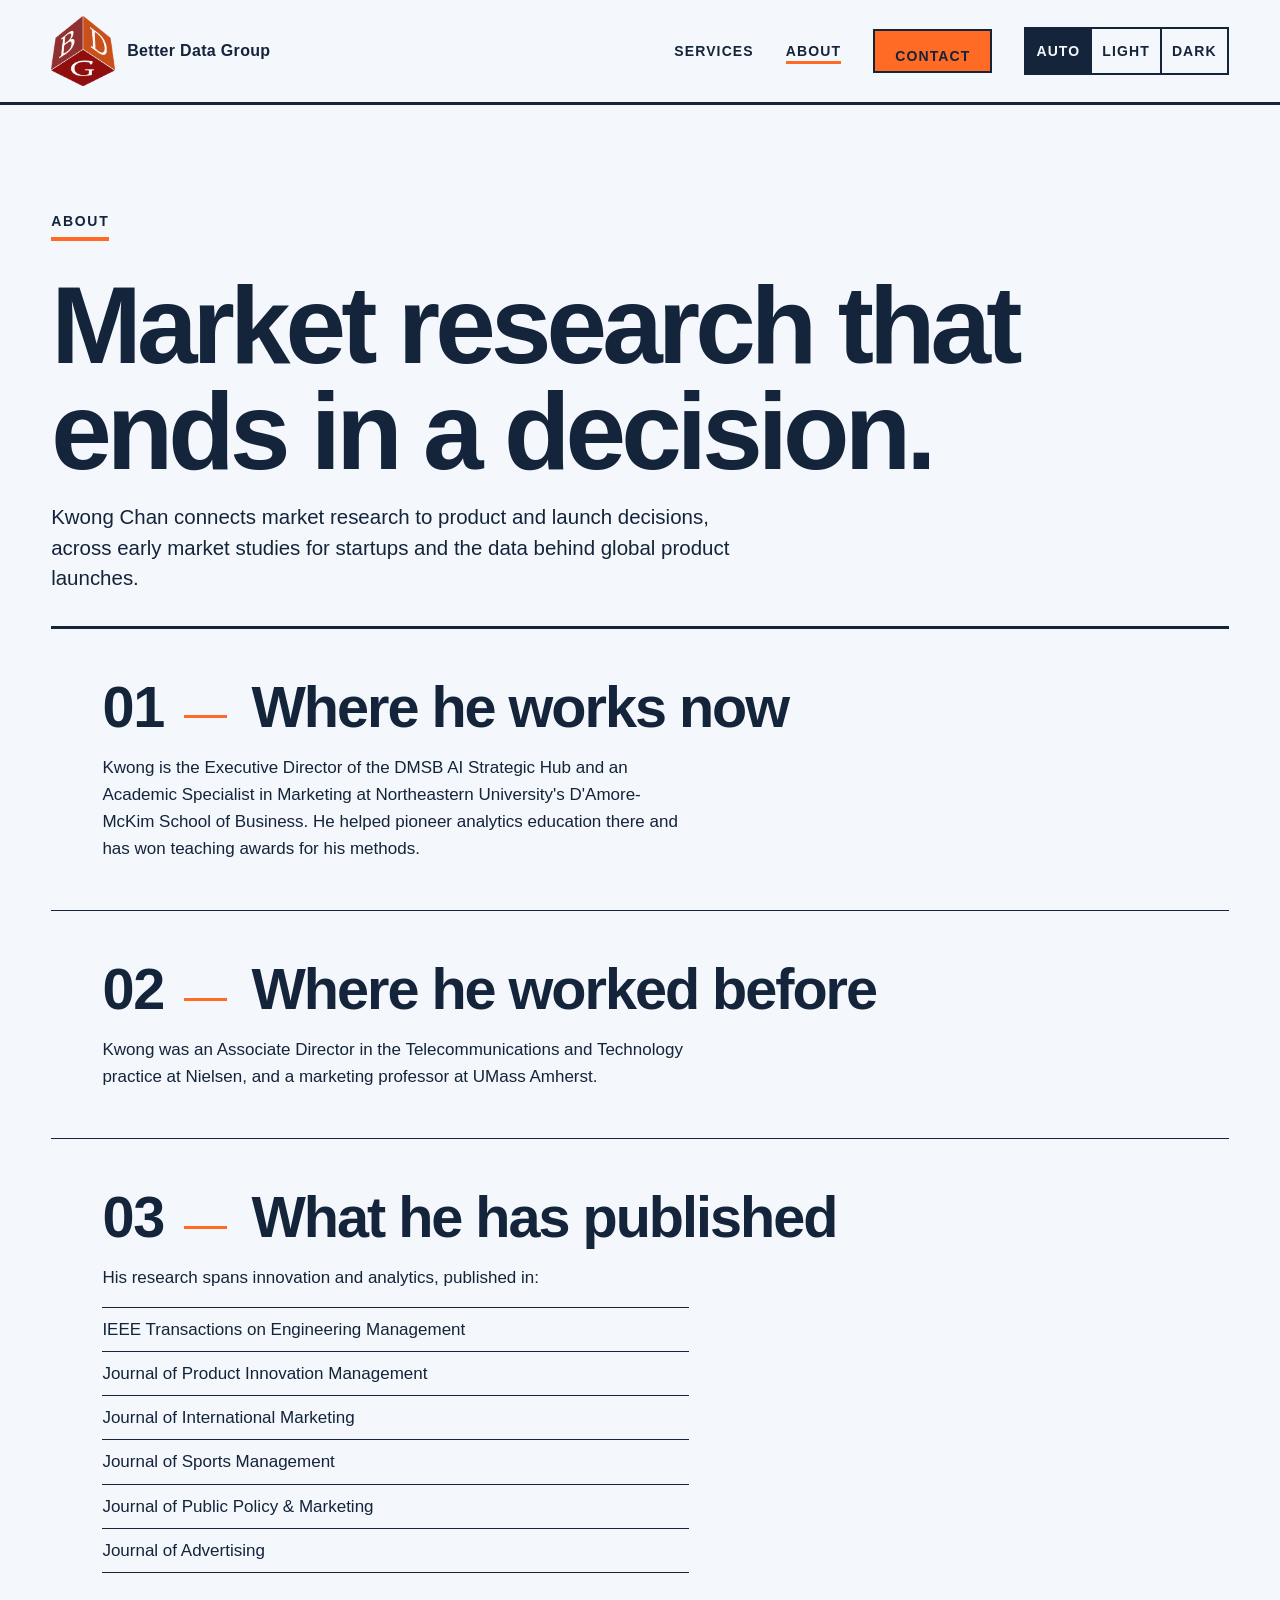
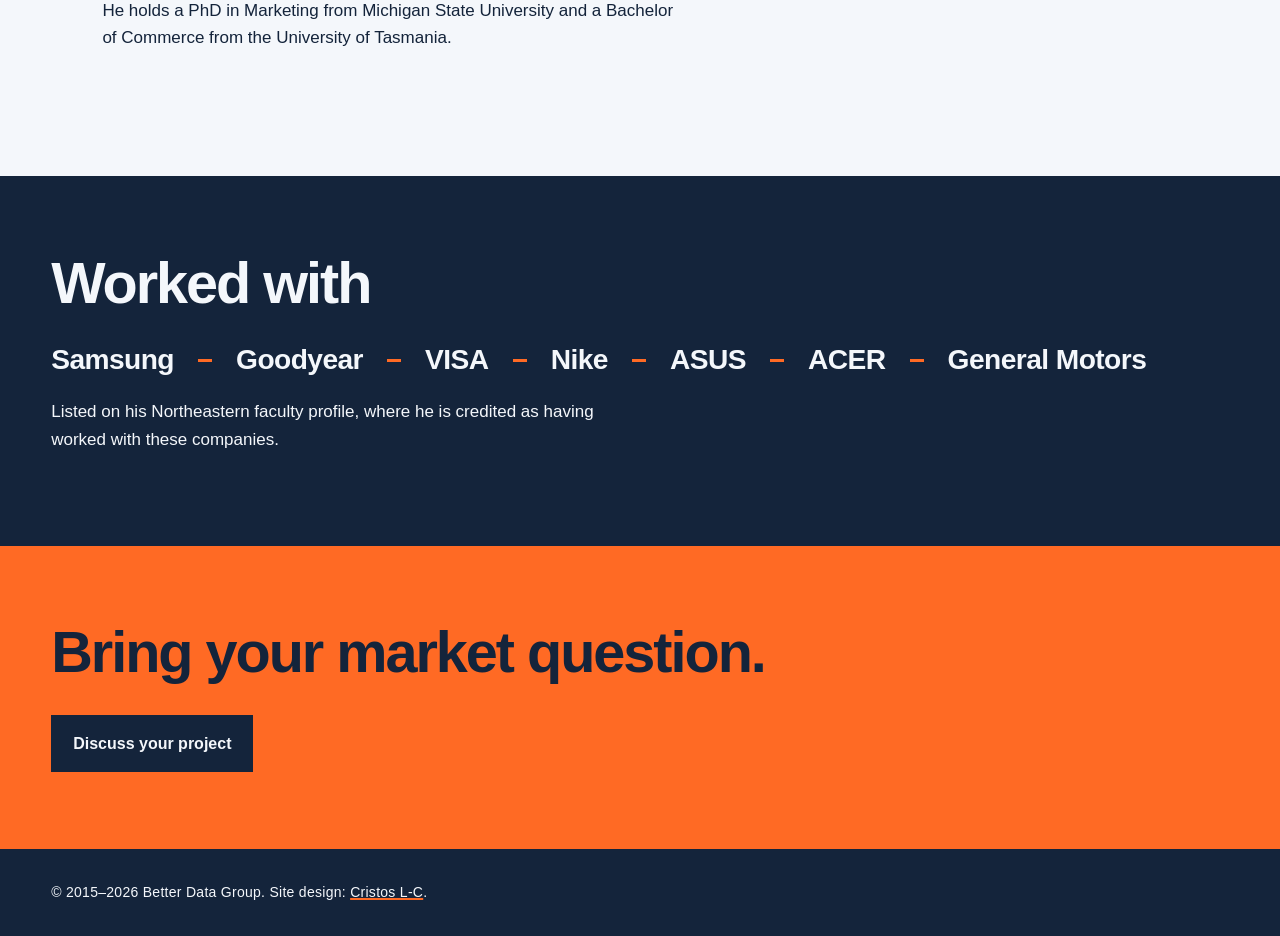
==== commit 186d6d79: "staging deploy: main at 2026-10-17T14:40:25Z" ====
--- a/about.html
+++ b/about.html
@@ -4,7 +4,7 @@
   <meta charset="utf-8">
   <meta name="viewport" content="width=device-width, initial-scale=1">
   <title>About | Better Data Group</title>
-  <meta name="description" content="Work directly with Kwong Chan, market researcher at Better Data Group and Executive Director of the DMSB AI Strategic Hub at Northeastern University. Research published in six journals; work with Samsung, Goodyear, VISA, Nike, ASUS, ACER, and General Motors.">
+  <meta name="description" content="Market research that ends in a decision. Kwong Chan, Executive Director of the DMSB AI Strategic Hub at Northeastern University, works directly with product, pricing, and launch teams. Research published in six journals; work with Samsung, Goodyear, VISA, Nike, ASUS, ACER, and General Motors.">
   <link rel="icon" href="img/bdg-logo.png" type="image/png">
   <link rel="stylesheet" href="css/style.css?v=20261017-2">
 </head>
@@ -41,8 +41,8 @@
   <main id="main">
     <section class="hero hero-tight">
       <p class="tagline">About</p>
-      <h1>Work directly with the person doing the research.</h1>
-      <p class="lead">Kwong connects market research to product and launch decisions, across early market studies for startups and the data behind global product launches.</p>
+      <h1>Market research that ends in a decision.</h1>
+      <p class="lead">Kwong Chan connects market research to product and launch decisions, across early market studies for startups and the data behind global product launches.</p>
     </section>
 
     <section class="field-paper" aria-label="Kwong Chan credentials">
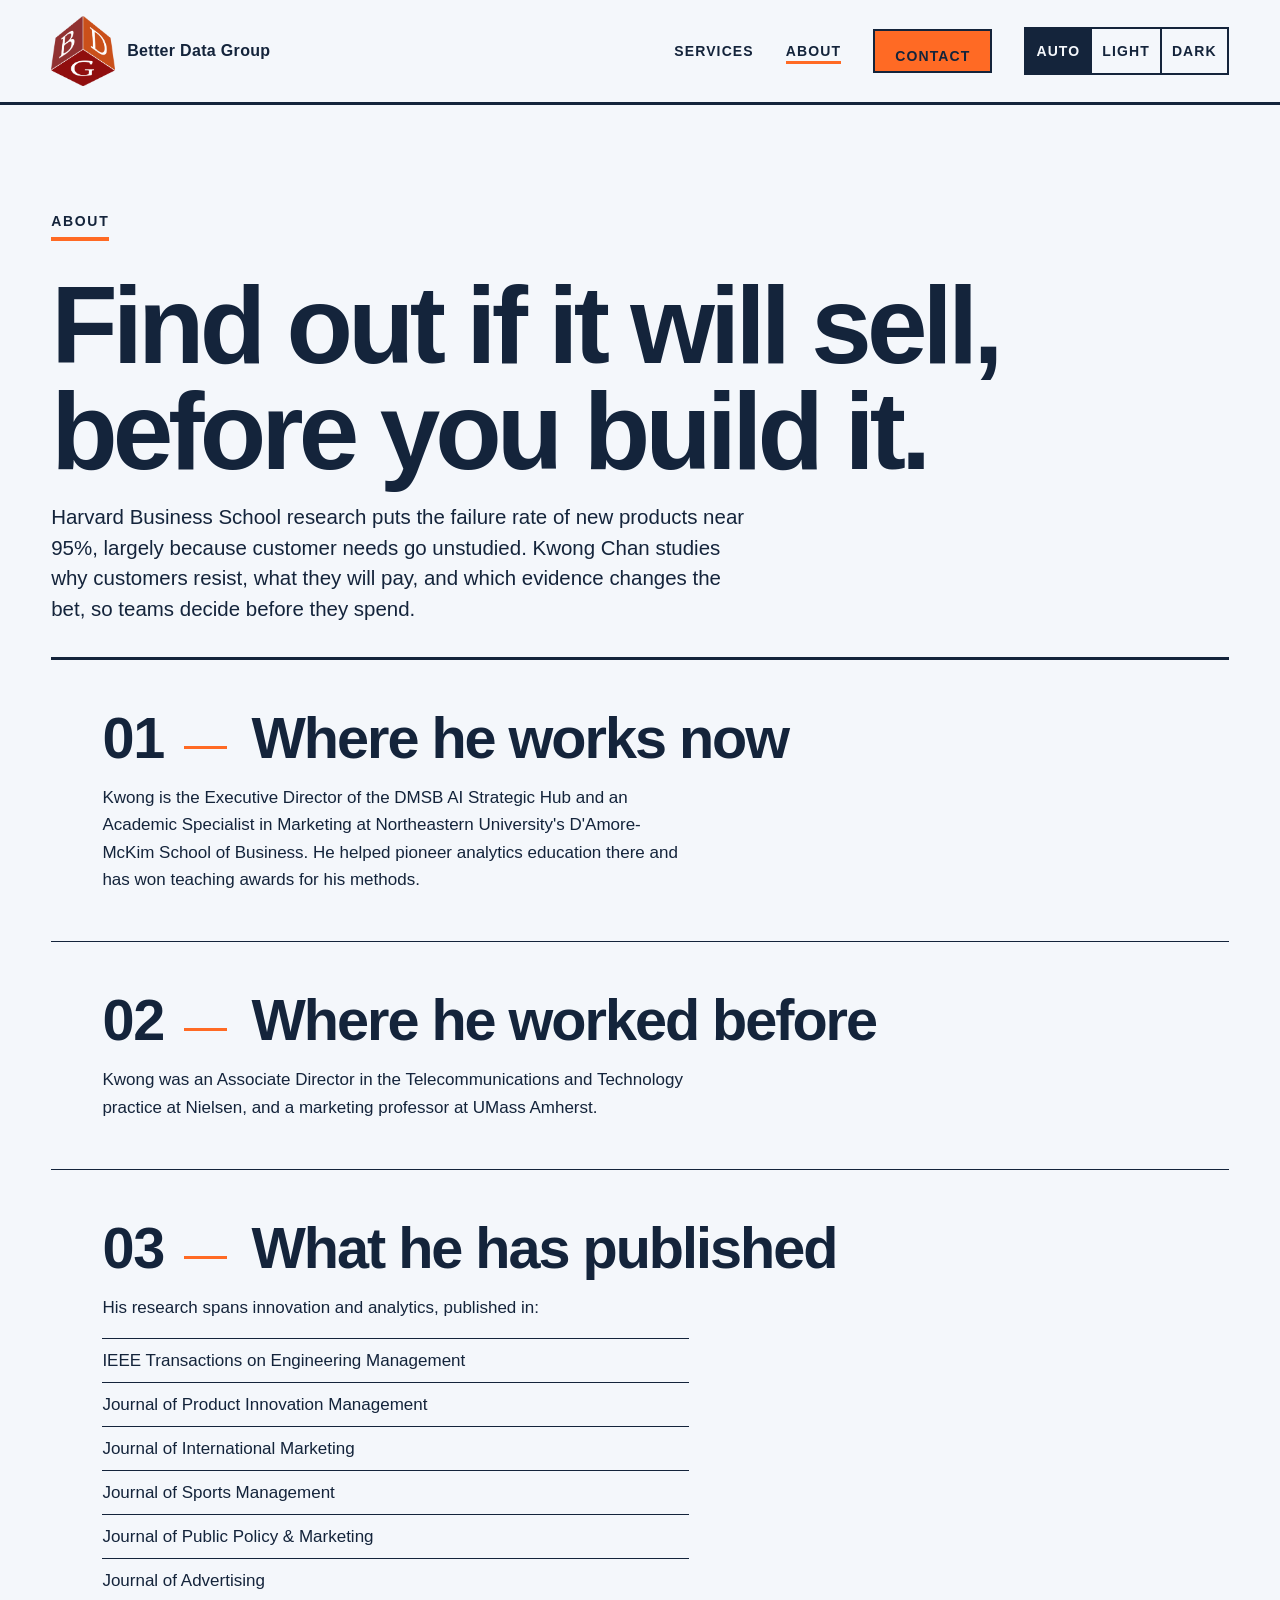
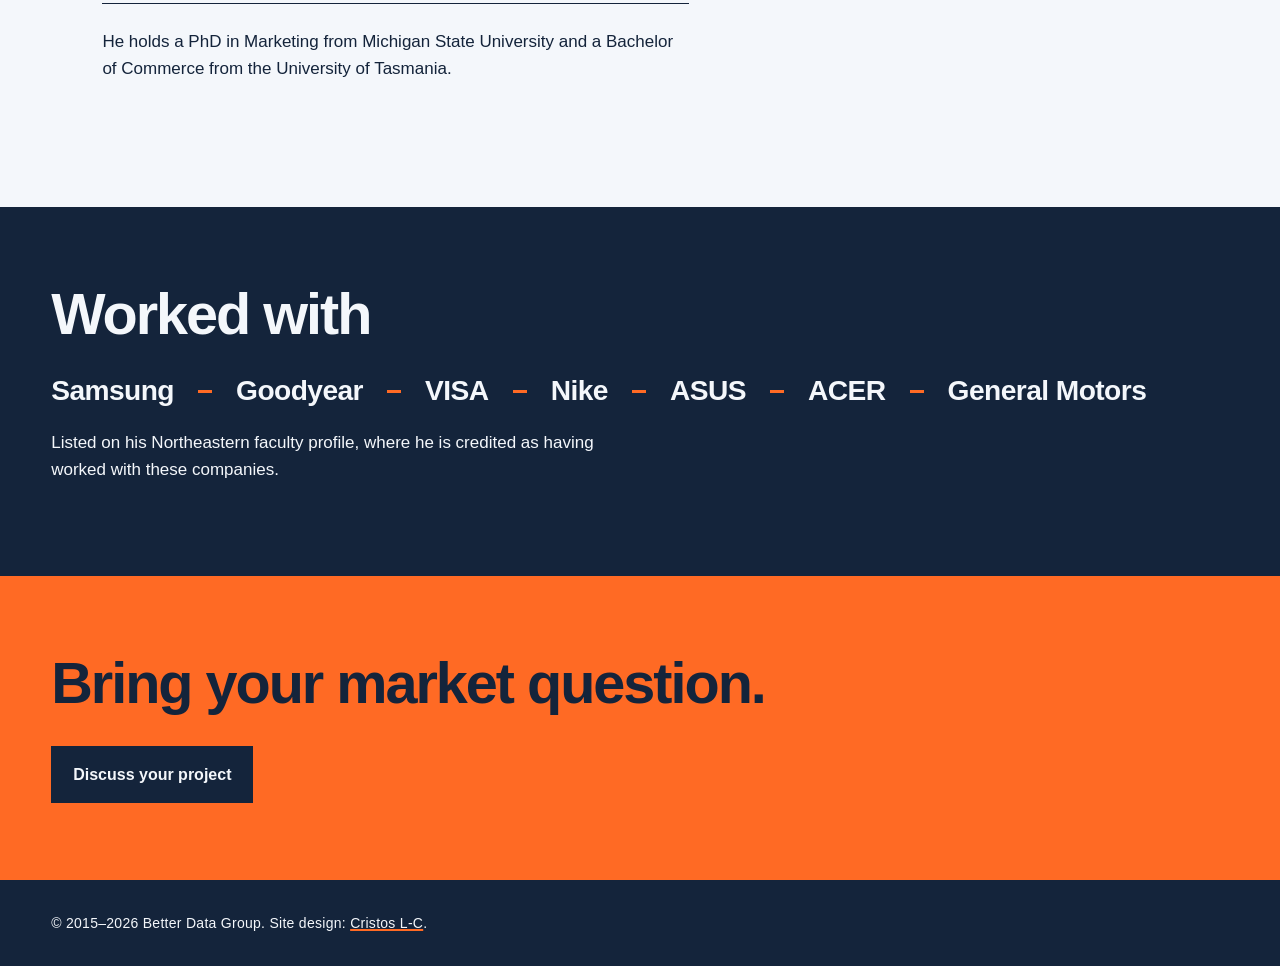
==== commit 228fe86c: "staging deploy: main at 2026-10-17T15:18:47Z" ====
--- a/about.html
+++ b/about.html
@@ -4,7 +4,7 @@
   <meta charset="utf-8">
   <meta name="viewport" content="width=device-width, initial-scale=1">
   <title>About | Better Data Group</title>
-  <meta name="description" content="Market research that ends in a decision. Kwong Chan, Executive Director of the DMSB AI Strategic Hub at Northeastern University, works directly with product, pricing, and launch teams. Research published in six journals; work with Samsung, Goodyear, VISA, Nike, ASUS, ACER, and General Motors.">
+  <meta name="description" content="Find out if it will sell before you build it. Kwong Chan, Executive Director of the DMSB AI Strategic Hub at Northeastern University, studies why customers resist, what they will pay, and which evidence changes the bet. Work with Samsung, Goodyear, VISA, Nike, ASUS, ACER, and General Motors.">
   <link rel="icon" href="img/bdg-logo.png" type="image/png">
   <link rel="stylesheet" href="css/style.css?v=20261017-2">
 </head>
@@ -41,8 +41,8 @@
   <main id="main">
     <section class="hero hero-tight">
       <p class="tagline">About</p>
-      <h1>Market research that ends in a decision.</h1>
-      <p class="lead">Kwong Chan connects market research to product and launch decisions, across early market studies for startups and the data behind global product launches.</p>
+      <h1>Find out if it will sell, before you build it.</h1>
+      <p class="lead">Harvard Business School research puts the failure rate of new products near 95%, largely because customer needs go unstudied. Kwong Chan studies why customers resist, what they will pay, and which evidence changes the bet, so teams decide before they spend.</p>
     </section>
 
     <section class="field-paper" aria-label="Kwong Chan credentials">
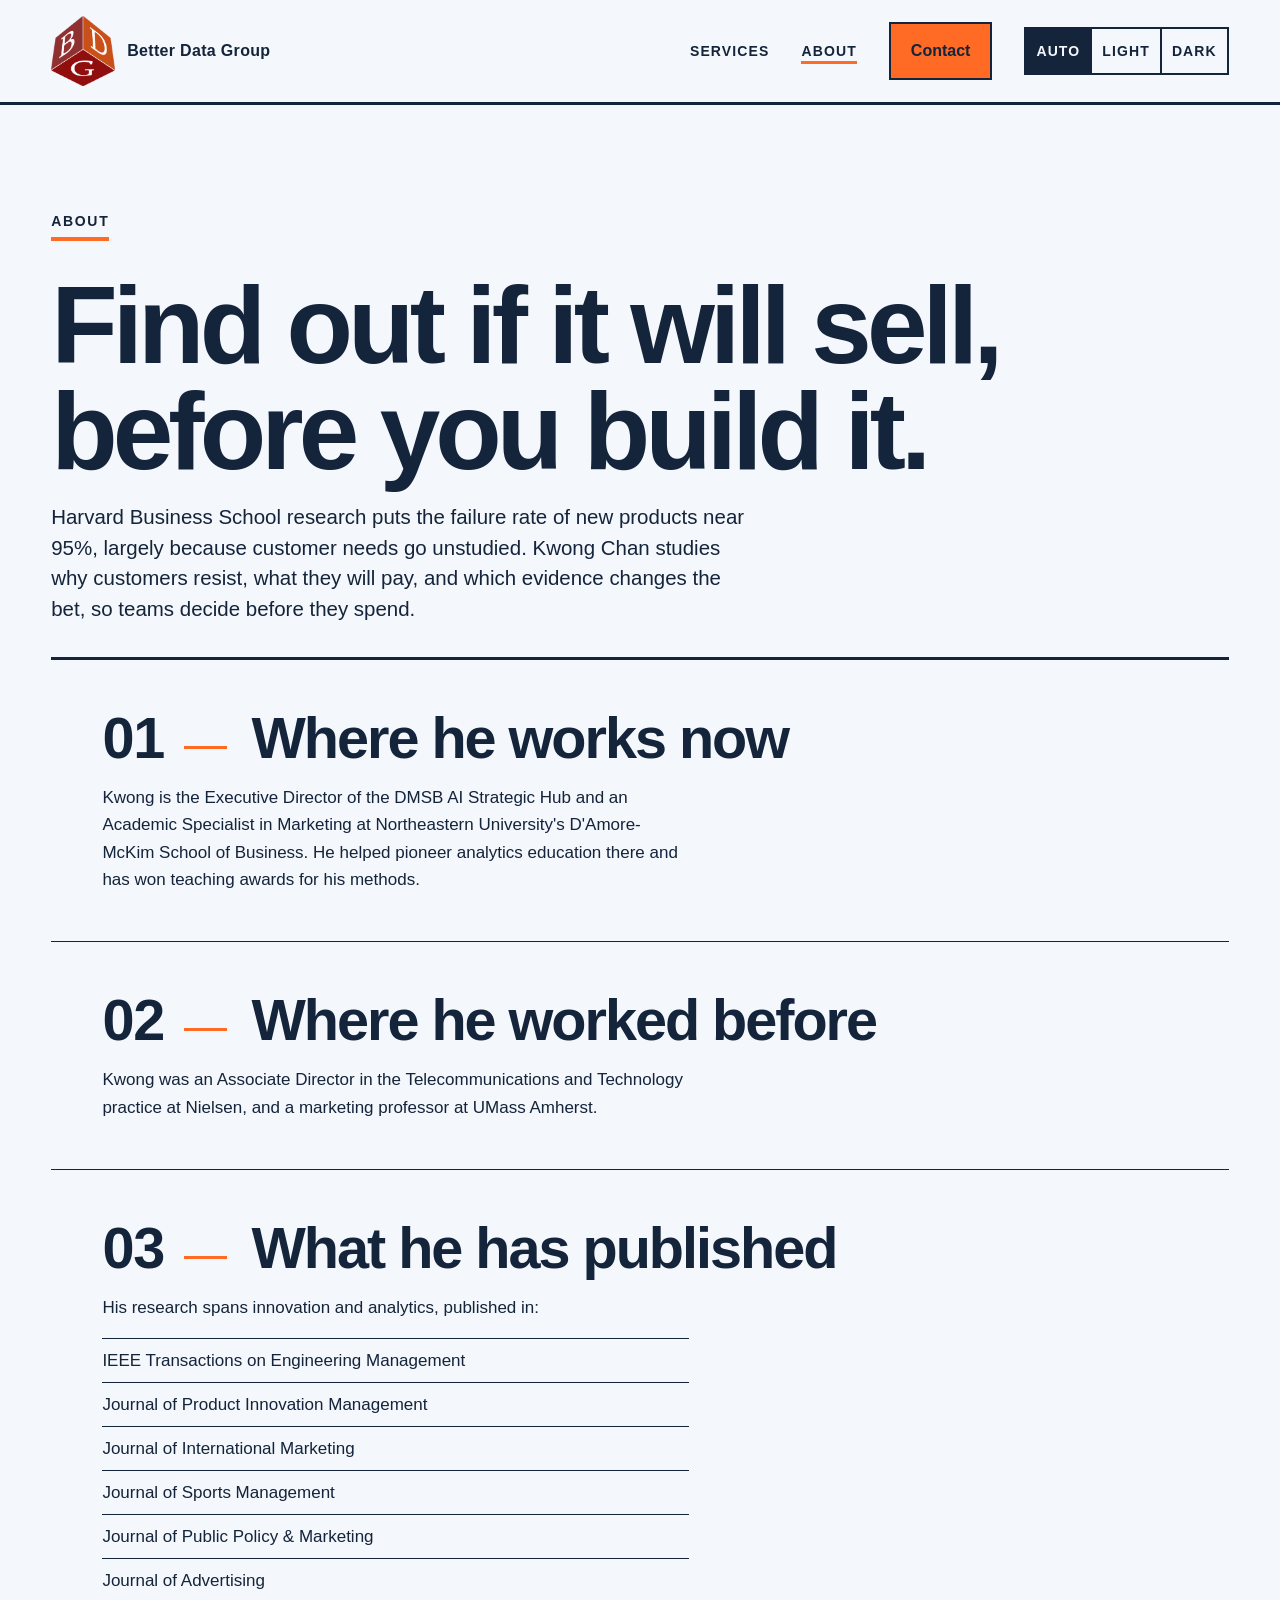
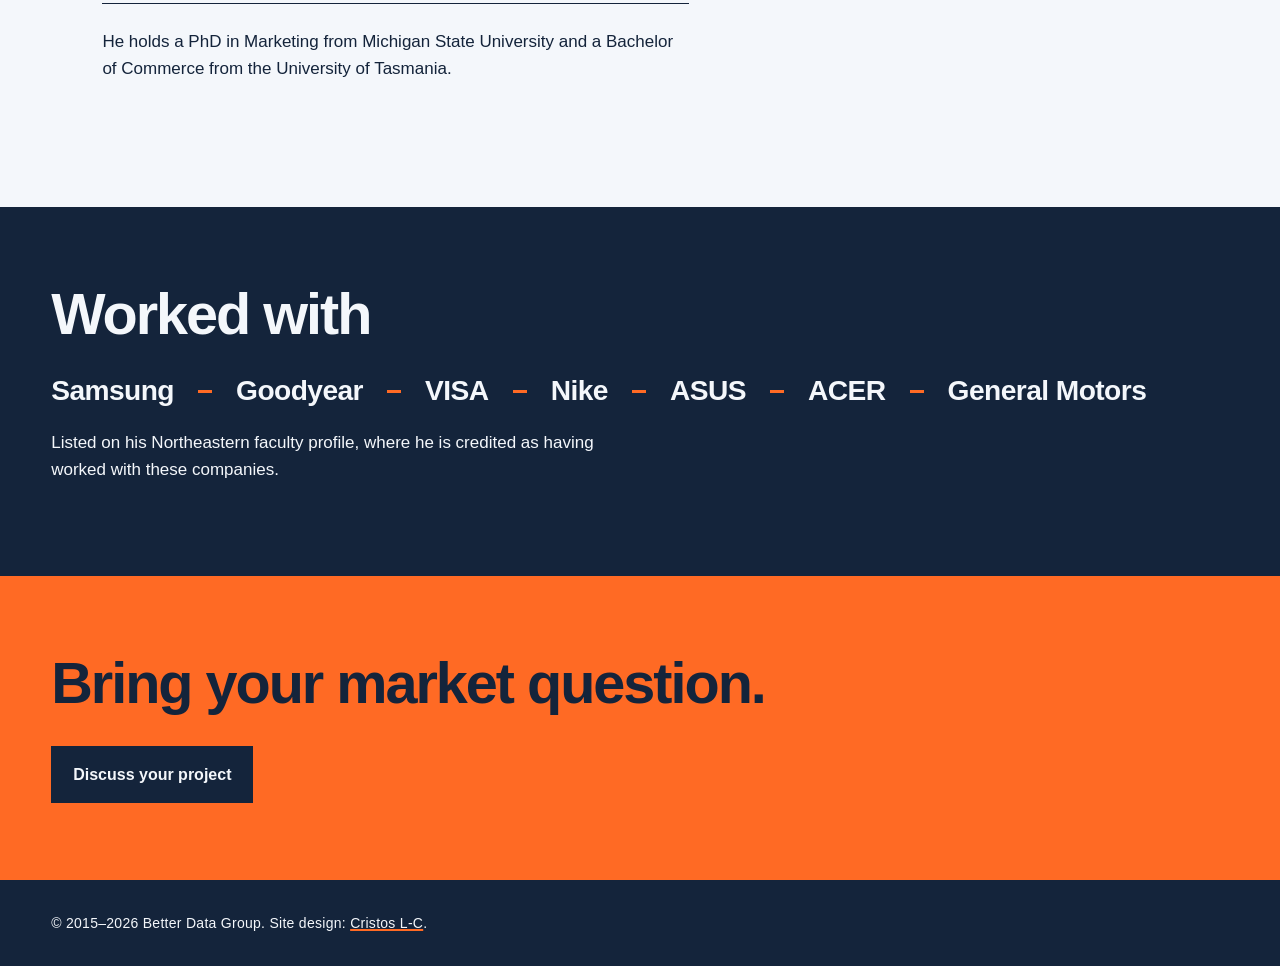
==== commit 8b251008: "staging deploy: main at 2026-10-17T20:32:49Z" ====
--- a/about.html
+++ b/about.html
@@ -5,8 +5,20 @@
   <meta name="viewport" content="width=device-width, initial-scale=1">
   <title>About | Better Data Group</title>
   <meta name="description" content="Find out if it will sell before you build it. Kwong Chan, Executive Director of the DMSB AI Strategic Hub at Northeastern University, studies why customers resist, what they will pay, and which evidence changes the bet. Work with Samsung, Goodyear, VISA, Nike, ASUS, ACER, and General Motors.">
+  <script>
+    /* Apply an explicit Auto/Light/Dark choice before first paint. */
+    (function () {
+      try {
+        var stored = localStorage.getItem("theme");
+        if (stored === "light" || stored === "dark") {
+          document.documentElement.setAttribute("data-theme", stored);
+        }
+      } catch (error) {}
+    })();
+  </script>
+  <noscript><style>.theme-switch { display: none; }</style></noscript>
   <link rel="icon" href="img/bdg-logo.png" type="image/png">
-  <link rel="stylesheet" href="css/style.css?v=20261017-2">
+  <link rel="stylesheet" href="css/style.css?v=20261017-3">
 </head>
 <body>
   <a class="skip-link" href="#main">Skip to content</a>
--- a/css/style.css
+++ b/css/style.css
@@ -156,7 +156,7 @@
   padding: 0;
   flex-wrap: wrap;
 }
-.nav-links a {
+.nav-links a:not(.btn) {
   text-decoration: none;
   color: var(--fg);
   font-size: var(--type-label);
@@ -165,7 +165,7 @@
   text-transform: uppercase;
   padding-bottom: 2px;
 }
-.nav-links a[aria-current="page"] {
+.nav-links a[aria-current="page"]:not(.btn) {
   border-bottom: var(--rule) solid var(--orange);
   color: var(--fg);
 }
